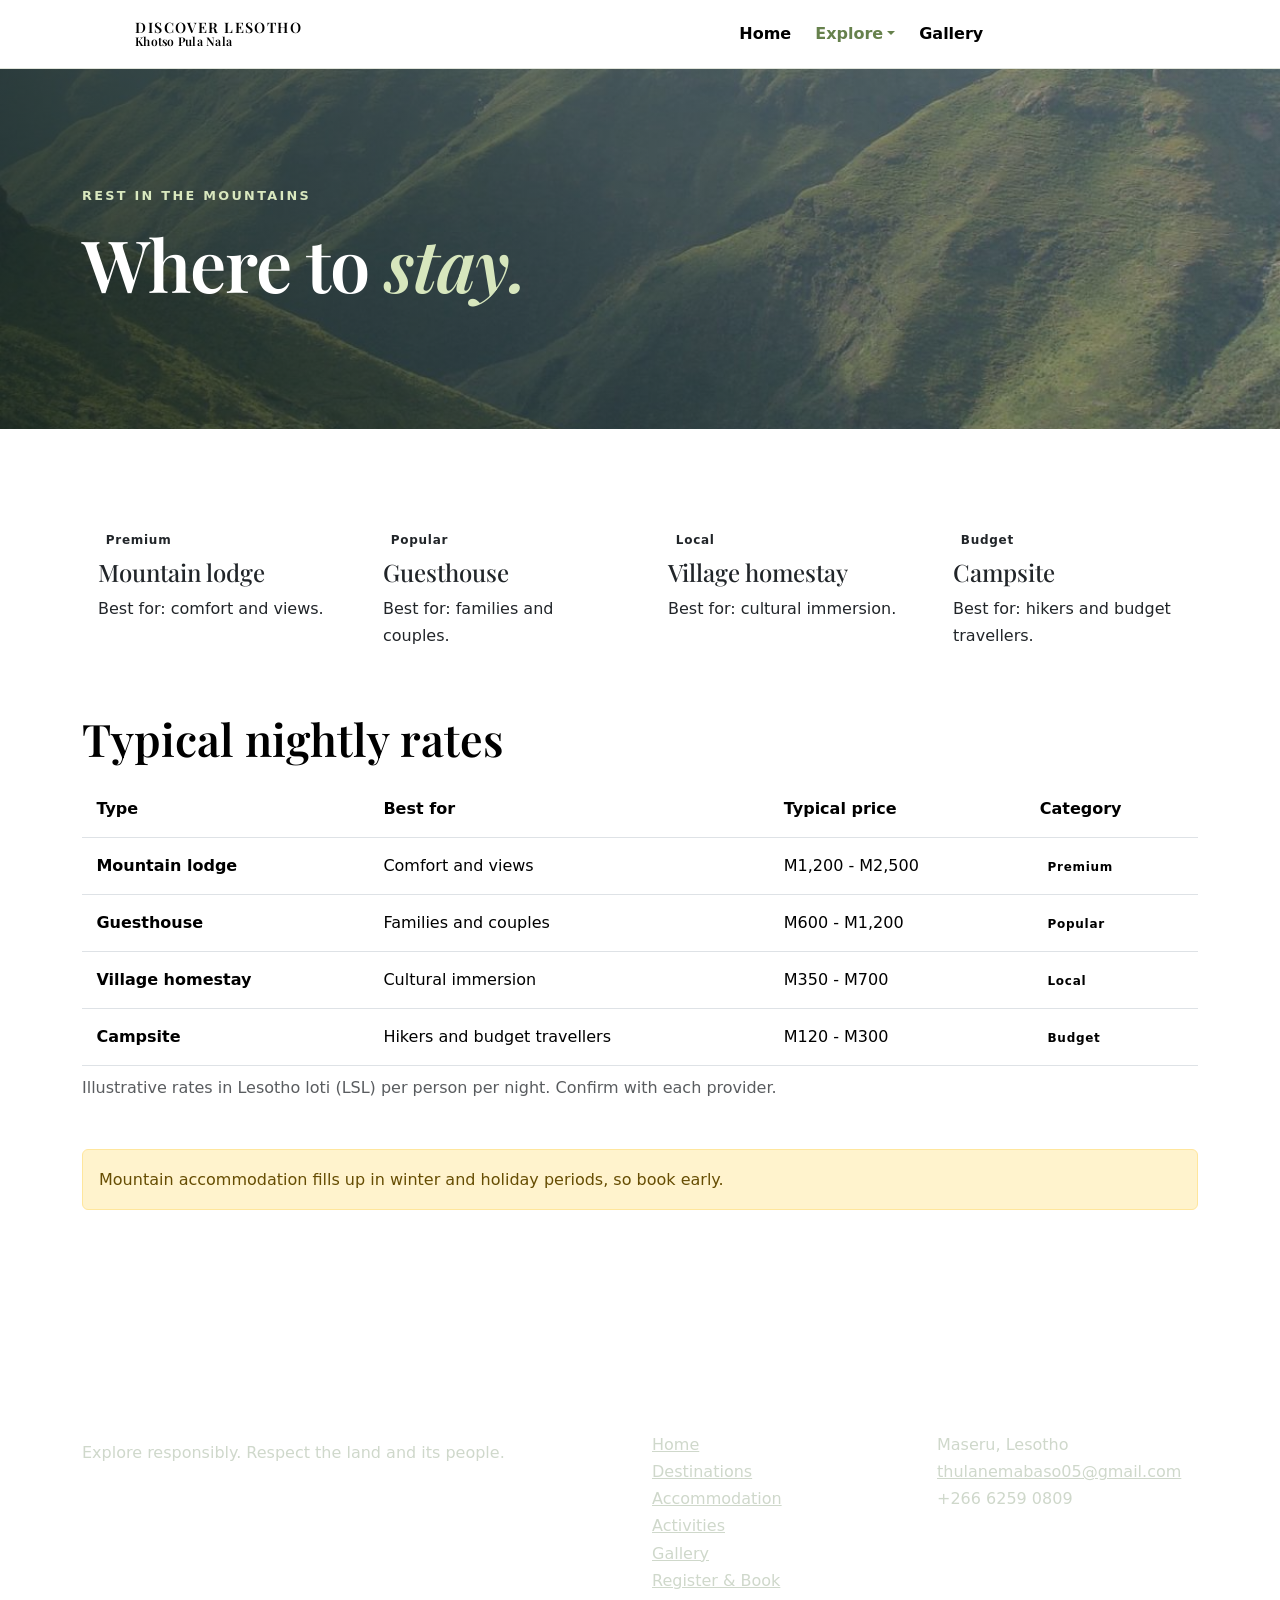
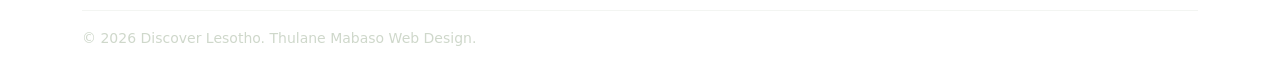
==== Thulane Mabaso.Individual Asssignment1/Thulane Mabaso.Individual Asssignment1/accommodation.html @ 3f32f6f9 "Add files via upload" ====
<!DOCTYPE html>
<html lang="en">
<head>
<meta charset="UTF-8">
<meta name="viewport" content="width=device-width, initial-scale=1.0">
<meta name="description" content="Accommodation - plan your trip to Lesotho, the Kingdom in the Sky.">
<title>Accommodation | Discover Lesotho</title>
<link rel="preconnect" href="https://fonts.googleapis.com"><link rel="preconnect" href="https://fonts.gstatic.com" crossorigin>
<link href="https://fonts.googleapis.com/css2?family=DM+Sans:wght@400;500;700&family=Playfair+Display:ital,wght@0,500;0,600;0,700;1,500&display=swap" rel="stylesheet">
<link href="https://cdn.jsdelivr.net/npm/bootstrap@5.3.3/dist/css/bootstrap.min.css" rel="stylesheet">
<link href="css/style.css" rel="stylesheet">
</head>
<body>
<a class="skip-link" href="#main">Skip to main content</a>
<header><nav class="navbar navbar-expand-lg sticky-top" aria-label="Main navigation"><div class="container">
<a class="navbar-brand" href="index.html"><span class="brand-mark" aria-hidden="true">L</span><span class="brand-name">DISCOVER LESOTHO<small>Khotso Pula Nala </small></span></a>
<button class="navbar-toggler" type="button" data-bs-toggle="collapse" data-bs-target="#mainNav" aria-controls="mainNav" aria-expanded="false" aria-label="Toggle navigation"><span class="navbar-toggler-icon"></span></button>
<div class="collapse navbar-collapse" id="mainNav"><ul class="navbar-nav ms-auto align-items-lg-center gap-lg-2">
<li class="nav-item"><a class="nav-link" href="index.html">Home</a></li>
<li class="nav-item dropdown"><a class="nav-link dropdown-toggle active" href="#" role="button" data-bs-toggle="dropdown" aria-expanded="false">Explore</a><ul class="dropdown-menu"><li><a class="dropdown-item" href="destinations.html">Destinations</a></li><li><a class="dropdown-item active" href="accommodation.html">Accommodation</a></li><li><a class="dropdown-item" href="activities.html">Activities</a></li></ul></li>
<li class="nav-item"><a class="nav-link" href="gallery.html">Gallery</a></li>
<li class="nav-item ms-lg-2"><a class="btn btn-lesotho" href="contact.html">Register &amp; Book</a></li></ul></div></div></nav></header>
<main id="main">
<section class="page-banner"><img src="images/tsehlanyane-park.jpg" loading="lazy" alt="Mountain scenery at Ts'ehlanyane National Park" class="" ><div class="container"><p class="eyebrow">Rest in the mountains</p><h1>Where to <em>stay.</em></h1></div></section><section class="section"><div class="container"><div class="row row-cols-1 row-cols-sm-2 row-cols-lg-4 g-4 mb-5"><div class="col"><div class="card"><div class="card-body"><span class="badge badge-lesotho mb-2">Premium</span><h2 class="h4">Mountain lodge</h2><p class="text-muted-custom mb-0">Best for: comfort and views.</p></div></div></div><div class="col"><div class="card"><div class="card-body"><span class="badge badge-lesotho mb-2">Popular</span><h2 class="h4">Guesthouse</h2><p class="text-muted-custom mb-0">Best for: families and couples.</p></div></div></div><div class="col"><div class="card"><div class="card-body"><span class="badge badge-lesotho mb-2">Local</span><h2 class="h4">Village homestay</h2><p class="text-muted-custom mb-0">Best for: cultural immersion.</p></div></div></div><div class="col"><div class="card"><div class="card-body"><span class="badge badge-lesotho mb-2">Budget</span><h2 class="h4">Campsite</h2><p class="text-muted-custom mb-0">Best for: hikers and budget travellers.</p></div></div></div></div>
<h2 class="mb-3">Typical nightly rates</h2><div class="table-responsive"><table class="table table-hover bg-white align-middle"><caption>Illustrative rates in Lesotho loti (LSL) per person per night. Confirm with each provider.</caption><thead><tr><th scope="col">Type</th><th scope="col">Best for</th><th scope="col">Typical price</th><th scope="col">Category</th></tr></thead><tbody><tr><th scope="row">Mountain lodge</th><td>Comfort and views</td><td>M1,200 - M2,500</td><td><span class="badge badge-lesotho">Premium</span></td></tr><tr><th scope="row">Guesthouse</th><td>Families and couples</td><td>M600 - M1,200</td><td><span class="badge badge-lesotho">Popular</span></td></tr><tr><th scope="row">Village homestay</th><td>Cultural immersion</td><td>M350 - M700</td><td><span class="badge badge-lesotho">Local</span></td></tr><tr><th scope="row">Campsite</th><td>Hikers and budget travellers</td><td>M120 - M300</td><td><span class="badge badge-lesotho">Budget</span></td></tr></tbody></table></div>
<div class="alert alert-warning mt-4" role="alert">Mountain accommodation fills up in winter and holiday periods, so book early.</div><a class="btn btn-lesotho" href="contact.html">Book your stay</a></div></section>
</main>
<footer class="footer"><div class="container"><div class="row gy-4"><div class="col-md-6"><p class="brand-name h4 text-white mb-2">DISCOVER LESOTHO</p><p>Explore responsibly. Respect the land and its people.</p></div>
<div class="col-6 col-md-3"><h2 class="h6 text-white">Pages</h2><ul class="list-unstyled mb-0"><li><a href="index.html">Home</a></li><li><a href="destinations.html">Destinations</a></li><li><a href="accommodation.html">Accommodation</a></li><li><a href="activities.html">Activities</a></li><li><a href="gallery.html">Gallery</a></li><li><a href="contact.html">Register & Book</a></li></ul></div>
<div class="col-6 col-md-3"><h2 class="h6 text-white">Contact</h2><ul class="list-unstyled mb-0"><li>Maseru, Lesotho</li><li><a href="mailto:hello@discoverlesotho.example">thulanemabaso05@gmail.com</a></li><li>+266 6259 0809</li></ul></div></div>
<hr><p class="small mb-0">&copy; 2026 Discover Lesotho. Thulane Mabaso Web Design.</p></div></footer>
<script src="https://cdn.jsdelivr.net/npm/bootstrap@5.3.3/dist/js/bootstrap.bundle.min.js"></script>
<script src="js/script.js"></script>
</body>
</html>
---- Thulane Mabaso.Individual Asssignment1/Thulane Mabaso.Individual Asssignment1/css/style.css ----
/ Discover Lesotho - custom styles layered on Bootstrap 5 /
:root {
  --green: #315b43;
  --green-dark: #22402f;
  --lime: #dce9c9;
  --cream: #f7f6f0;
  --ink: #17251d;
  --muted: #5d685f;
  --bs-body-font-family: 'DM Sans', Arial, sans-serif;
}

body { background: var(--cream); color: var(--ink); line-height: 1.7; }
h1, h2, h3, h4, h5, .brand-name { font-family: 'Playfair Display', Georgia, serif; font-weight: 600; line-height: 1.15; }
h1 { font-size: clamp(2.4rem, 6vw, 4.5rem); letter-spacing: -1px; }
h2 { font-size: clamp(1.9rem, 4vw, 2.8rem); }
.eyebrow { font-size: .8rem; letter-spacing: .18em; font-weight: 700; text-transform: uppercase; color: var(--green); }
.text-muted-custom { color: var(--muted); }
:focus-visible { outline: 3px solid #8fb36b; outline-offset: 2px; }
.skip-link { position: absolute; left: -999px; background: var(--green); color: #fff; padding: .6rem 1rem; z-index: 2000; }
.skip-link:focus { left: 0; top: 0; color: #fff; }

/* Navbar */
.navbar { background: var(--cream); border-bottom: 1px solid #dfe3da; }
.brand-mark { width: 42px; height: 42px; border-radius: 50%; background: var(--green); color: #fff; display: inline-grid; place-items: center; font-family: 'Playfair Display', serif; font-size: 1.4rem; }
.navbar-brand { display: flex; align-items: center; gap: .7rem; font-size: .9rem; letter-spacing: .1em; line-height: 1.2; }
.navbar-brand small { display: block; letter-spacing: .02em; color: var(--muted); font-size: .75rem; }
.navbar .nav-link { font-weight: 600; color: var(--ink); transition: color .2s; }
.navbar .nav-link:hover, .navbar .nav-link.active { color: #66814c; }
.dropdown-menu { border-radius: 0; border: 1px solid #dfe3da; }
.dropdown-item { transition: background .2s, padding-left .2s; }
.dropdown-item:hover, .dropdown-item.active { background: var(--lime); color: var(--ink); padding-left: 1.5rem; }
.btn-lesotho { background: var(--green); color: #fff; border: 0; border-radius: 0; padding: .8rem 1.4rem; font-weight: 700; transition: background .25s, transform .25s; }
.btn-lesotho:hover, .btn-lesotho:focus { background: var(--green-dark); color: #fff; transform: translateY(-2px); }
.btn-outline-lesotho { border: 2px solid var(--green); color: var(--green); border-radius: 0; font-weight: 700; padding: .7rem 1.3rem; transition: all .25s; }
.btn-outline-lesotho:hover { background: var(--green); color: #fff; }
.carousel-item img { height: min(680px, 80vh); min-height: 460px; object-fit: cover; }
.carousel-item::after, .page-banner::after { content: ""; position: absolute; inset: 0; background: linear-gradient(90deg, rgba(9,24,17,.75), rgba(9,24,17,.15)); }
.carousel-caption { z-index: 2; text-align: left; left: 8%; right: 8%; bottom: 20%; max-width: 640px; }
.carousel-caption .eyebrow, .page-banner .eyebrow { color: #d9e8bf; }
.carousel-caption em, .page-banner em { color: #d7e6bd; }
.page-banner { position: relative; height: 360px; overflow: hidden; color: #fff; }
.page-banner img { position: absolute; inset: 0; width: 100%; height: 100%; object-fit: cover; }
.page-banner .container { position: relative; z-index: 2; height: 100%; display: flex; flex-direction: column; justify-content: center; }
.page-banner::after { z-index: 1; }
.card { border: 0; border-radius: 0; background: #fff; transition: transform .3s, box-shadow .3s; height: 100%; }
.card:hover { transform: translateY(-6px); box-shadow: 0 16px 35px rgba(24,40,27,.14); }
.card-img-top { height: 220px; object-fit: cover; border-radius: 0; }
.card-title { font-size: 1.5rem; }
.badge-lesotho { background: var(--lime); color: var(--green-dark); font-weight: 700; border-radius: 0; letter-spacing: .06em; }
.tip { border-left: 3px solid var(--green); padding-left: .8rem; font-size: .95rem; color: var(--muted); }

/* Sections */
.section { padding: 5rem 0; }
.band { background: #e9eddf; }
.facts li { padding: .5rem 0; border-bottom: 1px solid #dfe3da; }
.facts li::marker { color: var(--green); }
.table thead { background: var(--green); color: #fff; }
.table > :not(caption) > * > * { padding: .9rem; }
.table-hover tbody tr { transition: background .2s; }

/* Accordion */
.accordion-item { border-radius: 0 !important; border-color: #dfe3da; }
.accordion-button { font-family: 'Playfair Display', serif; font-size: 1.25rem; background: #fff; }
.accordion-button:not(.collapsed) { background: var(--lime); color: var(--ink); box-shadow: none; }

/* Gallery */
.gallery-btn { display: block; width: 100%; padding: 0; border: 0; background: none; position: relative; overflow: hidden; }
.gallery-btn img { width: 100%; height: 260px; object-fit: cover; transition: transform .4s; }
.gallery-btn:hover img { transform: scale(1.06); }
.gallery-btn span { position: absolute; left: 0; right: 0; bottom: 0; padding: 1.5rem 1rem .8rem; color: #fff; text-align: left; font-family: 'Playfair Display', serif; font-size: 1.15rem; background: linear-gradient(transparent, rgba(7,20,12,.8)); }
#gImg { max-height: 65vh; object-fit: contain; width: 100%; background: #000; }
.thumb { width: 70px; height: 50px; object-fit: cover; opacity: .55; cursor: pointer; border: 2px solid transparent; transition: opacity .2s; }
.thumb:hover, .thumb.on { opacity: 1; border-color: var(--lime); }

/* Forms */
.form-card { background: #fff; padding: 2rem; box-shadow: 0 12px 35px rgba(24,40,27,.07); }
.form-label { font-weight: 700; font-size: .9rem; }
.form-control, .form-select { border-radius: 0; padding: .7rem .8rem; }
.form-control:focus, .form-select:focus { border-color: var(--green); box-shadow: 0 0 0 .2rem rgba(49,91,67,.2); }

/* Footer */
.footer { background: var(--ink); color: #cfd8cb; padding: 3rem 0 1.5rem; }
.footer a { color: #cfd8cb; transition: color .2s; }
.footer a:hover { color: var(--lime); }
.quote { font-family: 'Playfair Display', serif; font-size: clamp(1.8rem, 4vw, 3rem); }

@media (max-width: 575.98px) { .section { padding: 3.5rem 0; } .carousel-caption { bottom: 12%; } .page-banner { height: 300px; } }


/* Refinements added for the revised submission */
html { scroll-behavior: smooth; scroll-padding-top: 5rem; }
img { max-width: 100%; }
.navbar { position: sticky; top: 0; z-index: 1030; }
.card:focus-within, .gallery-btn:focus-visible { outline: 3px solid #8fb36b; outline-offset: 3px; }
.form-card { border-top: 4px solid var(--green); }
.invalid-feedback { font-size: .82rem; }
.gallery-btn:focus-visible { z-index: 2; }
@media (prefers-reduced-motion: reduce) { *, *::before, *::after { scroll-behavior: auto !important; animation-duration: .01ms !important; animation-iteration-count: 1 !important; transition-duration: .01ms !important; } }
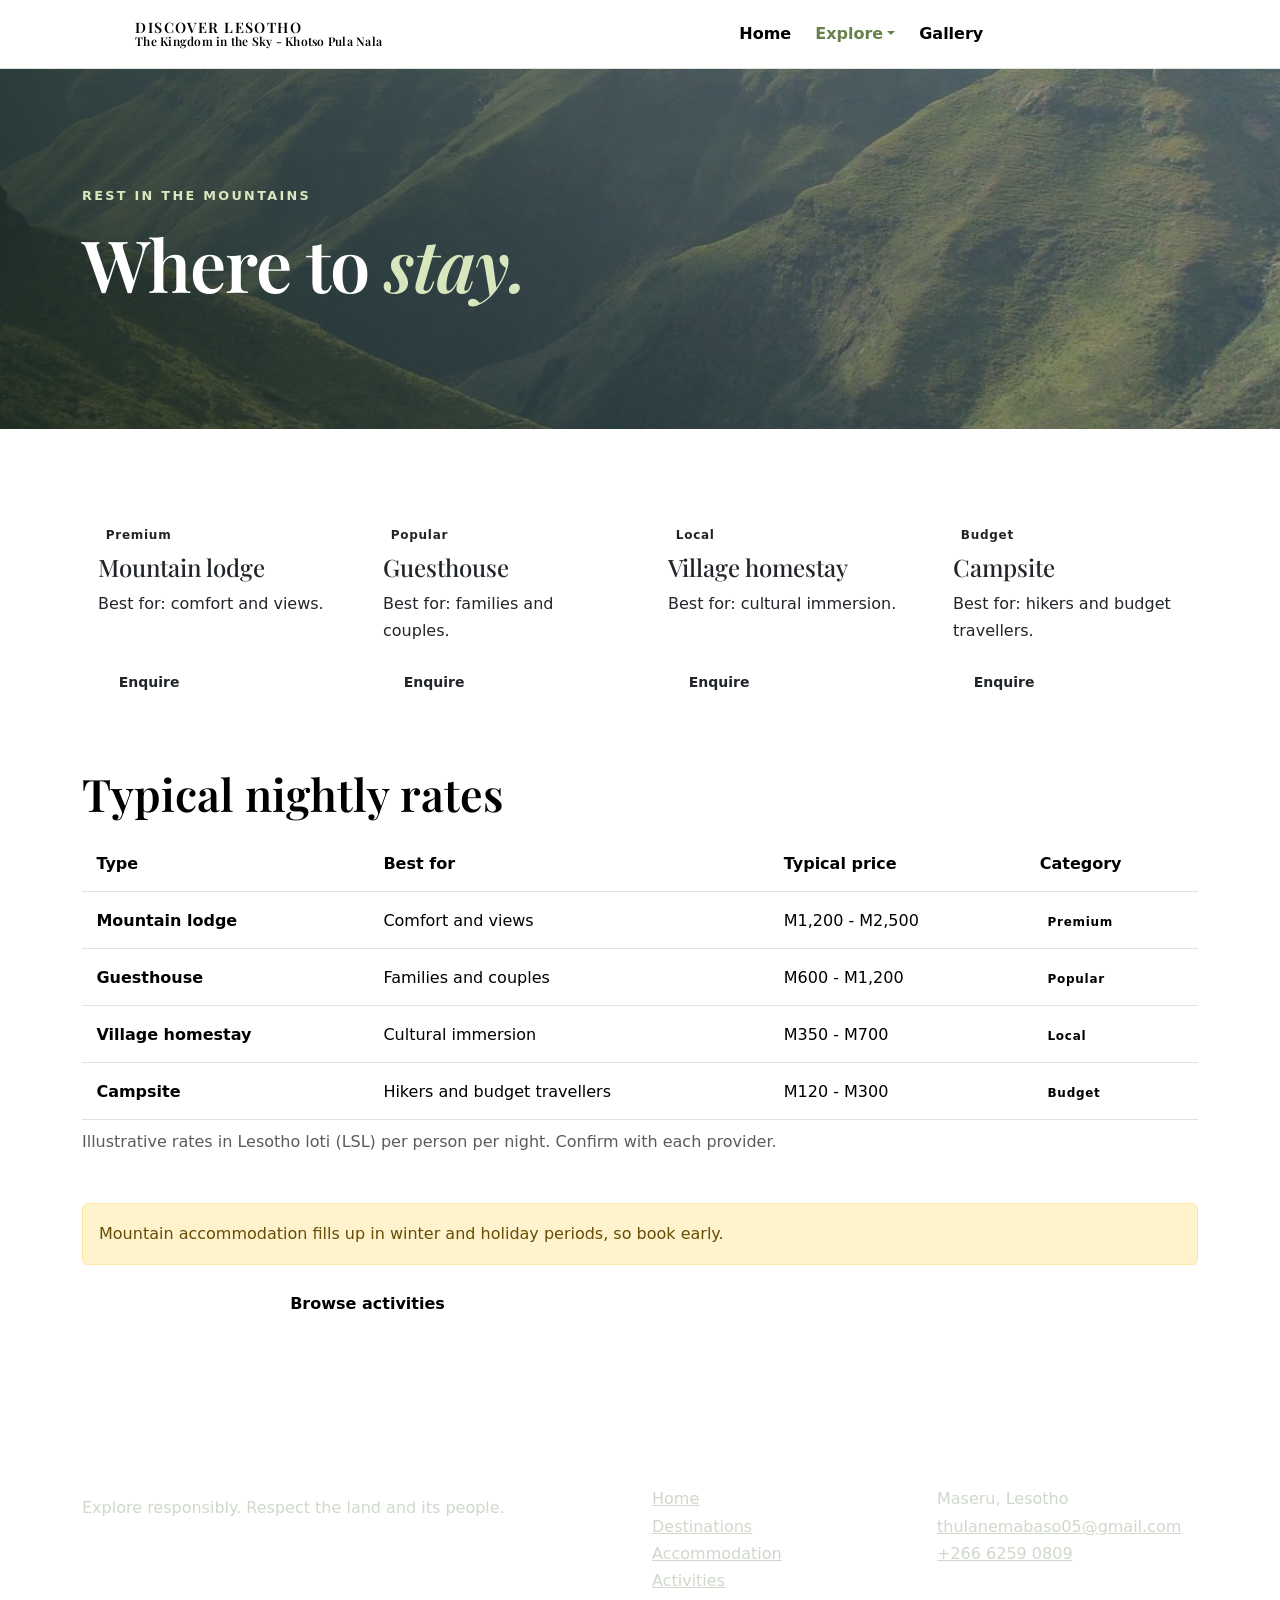
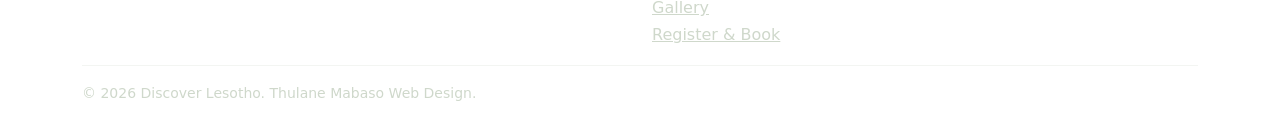
==== commit eca8cf0d: "Update accommodation page content and links" ====
--- a/Thulane Mabaso.Individual Asssignment1/Thulane Mabaso.Individual Asssignment1/accommodation.html
+++ b/Thulane Mabaso.Individual Asssignment1/Thulane Mabaso.Individual Asssignment1/accommodation.html
@@ -6,14 +6,14 @@
 <meta name="description" content="Accommodation - plan your trip to Lesotho, the Kingdom in the Sky.">
 <title>Accommodation | Discover Lesotho</title>
 <link rel="preconnect" href="https://fonts.googleapis.com"><link rel="preconnect" href="https://fonts.gstatic.com" crossorigin>
-<link href="https://fonts.googleapis.com/css2?family=DM+Sans:wght@400;500;700&family=Playfair+Display:ital,wght@0,500;0,600;0,700;1,500&display=swap" rel="stylesheet">
+<link href="https://fonts.googleapis.com/css2?family=DM+Sans:wght@400;500;700&amp;family=Playfair+Display:ital,wght@0,500;0,600;0,700;1,500&amp;display=swap" rel="stylesheet">
 <link href="https://cdn.jsdelivr.net/npm/bootstrap@5.3.3/dist/css/bootstrap.min.css" rel="stylesheet">
 <link href="css/style.css" rel="stylesheet">
 </head>
 <body>
 <a class="skip-link" href="#main">Skip to main content</a>
 <header><nav class="navbar navbar-expand-lg sticky-top" aria-label="Main navigation"><div class="container">
-<a class="navbar-brand" href="index.html"><span class="brand-mark" aria-hidden="true">L</span><span class="brand-name">DISCOVER LESOTHO<small>Khotso Pula Nala </small></span></a>
+<a class="navbar-brand" href="index.html"><span class="brand-mark" aria-hidden="true">L</span><span class="brand-name">DISCOVER LESOTHO<small>The Kingdom in the Sky - Khotso Pula Nala</small></span></a>
 <button class="navbar-toggler" type="button" data-bs-toggle="collapse" data-bs-target="#mainNav" aria-controls="mainNav" aria-expanded="false" aria-label="Toggle navigation"><span class="navbar-toggler-icon"></span></button>
 <div class="collapse navbar-collapse" id="mainNav"><ul class="navbar-nav ms-auto align-items-lg-center gap-lg-2">
 <li class="nav-item"><a class="nav-link" href="index.html">Home</a></li>
@@ -21,13 +21,13 @@
 <li class="nav-item"><a class="nav-link" href="gallery.html">Gallery</a></li>
 <li class="nav-item ms-lg-2"><a class="btn btn-lesotho" href="contact.html">Register &amp; Book</a></li></ul></div></div></nav></header>
 <main id="main">
-<section class="page-banner"><img src="images/tsehlanyane-park.jpg" loading="lazy" alt="Mountain scenery at Ts'ehlanyane National Park" class="" ><div class="container"><p class="eyebrow">Rest in the mountains</p><h1>Where to <em>stay.</em></h1></div></section><section class="section"><div class="container"><div class="row row-cols-1 row-cols-sm-2 row-cols-lg-4 g-4 mb-5"><div class="col"><div class="card"><div class="card-body"><span class="badge badge-lesotho mb-2">Premium</span><h2 class="h4">Mountain lodge</h2><p class="text-muted-custom mb-0">Best for: comfort and views.</p></div></div></div><div class="col"><div class="card"><div class="card-body"><span class="badge badge-lesotho mb-2">Popular</span><h2 class="h4">Guesthouse</h2><p class="text-muted-custom mb-0">Best for: families and couples.</p></div></div></div><div class="col"><div class="card"><div class="card-body"><span class="badge badge-lesotho mb-2">Local</span><h2 class="h4">Village homestay</h2><p class="text-muted-custom mb-0">Best for: cultural immersion.</p></div></div></div><div class="col"><div class="card"><div class="card-body"><span class="badge badge-lesotho mb-2">Budget</span><h2 class="h4">Campsite</h2><p class="text-muted-custom mb-0">Best for: hikers and budget travellers.</p></div></div></div></div>
+<section class="page-banner"><img src="images/tsehlanyane-park.jpg" loading="lazy" alt="Mountain scenery at Ts'ehlanyane National Park"><div class="container"><p class="eyebrow">Rest in the mountains</p><h1>Where to <em>stay.</em></h1></div></section><section class="section"><div class="container"><div class="row row-cols-1 row-cols-sm-2 row-cols-lg-4 g-4 mb-5"><div class="col"><div class="card"><div class="card-body d-flex flex-column"><span class="badge badge-lesotho align-self-start mb-2">Premium</span><h2 class="h4">Mountain lodge</h2><p class="text-muted-custom">Best for: comfort and views.</p><a class="btn btn-outline-lesotho btn-sm align-self-start mt-auto" href="contact.html">Enquire</a></div></div></div><div class="col"><div class="card"><div class="card-body d-flex flex-column"><span class="badge badge-lesotho align-self-start mb-2">Popular</span><h2 class="h4">Guesthouse</h2><p class="text-muted-custom">Best for: families and couples.</p><a class="btn btn-outline-lesotho btn-sm align-self-start mt-auto" href="contact.html">Enquire</a></div></div></div><div class="col"><div class="card"><div class="card-body d-flex flex-column"><span class="badge badge-lesotho align-self-start mb-2">Local</span><h2 class="h4">Village homestay</h2><p class="text-muted-custom">Best for: cultural immersion.</p><a class="btn btn-outline-lesotho btn-sm align-self-start mt-auto" href="contact.html">Enquire</a></div></div></div><div class="col"><div class="card"><div class="card-body d-flex flex-column"><span class="badge badge-lesotho align-self-start mb-2">Budget</span><h2 class="h4">Campsite</h2><p class="text-muted-custom">Best for: hikers and budget travellers.</p><a class="btn btn-outline-lesotho btn-sm align-self-start mt-auto" href="contact.html">Enquire</a></div></div></div></div>
 <h2 class="mb-3">Typical nightly rates</h2><div class="table-responsive"><table class="table table-hover bg-white align-middle"><caption>Illustrative rates in Lesotho loti (LSL) per person per night. Confirm with each provider.</caption><thead><tr><th scope="col">Type</th><th scope="col">Best for</th><th scope="col">Typical price</th><th scope="col">Category</th></tr></thead><tbody><tr><th scope="row">Mountain lodge</th><td>Comfort and views</td><td>M1,200 - M2,500</td><td><span class="badge badge-lesotho">Premium</span></td></tr><tr><th scope="row">Guesthouse</th><td>Families and couples</td><td>M600 - M1,200</td><td><span class="badge badge-lesotho">Popular</span></td></tr><tr><th scope="row">Village homestay</th><td>Cultural immersion</td><td>M350 - M700</td><td><span class="badge badge-lesotho">Local</span></td></tr><tr><th scope="row">Campsite</th><td>Hikers and budget travellers</td><td>M120 - M300</td><td><span class="badge badge-lesotho">Budget</span></td></tr></tbody></table></div>
-<div class="alert alert-warning mt-4" role="alert">Mountain accommodation fills up in winter and holiday periods, so book early.</div><a class="btn btn-lesotho" href="contact.html">Book your stay</a></div></section>
+<div class="alert alert-warning mt-4" role="alert">Mountain accommodation fills up in winter and holiday periods, so book early.</div><div class="d-flex flex-wrap gap-2"><a class="btn btn-lesotho" href="contact.html">Book your stay</a><a class="btn btn-outline-lesotho" href="activities.html">Browse activities</a></div></div></section>
 </main>
 <footer class="footer"><div class="container"><div class="row gy-4"><div class="col-md-6"><p class="brand-name h4 text-white mb-2">DISCOVER LESOTHO</p><p>Explore responsibly. Respect the land and its people.</p></div>
-<div class="col-6 col-md-3"><h2 class="h6 text-white">Pages</h2><ul class="list-unstyled mb-0"><li><a href="index.html">Home</a></li><li><a href="destinations.html">Destinations</a></li><li><a href="accommodation.html">Accommodation</a></li><li><a href="activities.html">Activities</a></li><li><a href="gallery.html">Gallery</a></li><li><a href="contact.html">Register & Book</a></li></ul></div>
-<div class="col-6 col-md-3"><h2 class="h6 text-white">Contact</h2><ul class="list-unstyled mb-0"><li>Maseru, Lesotho</li><li><a href="mailto:hello@discoverlesotho.example">thulanemabaso05@gmail.com</a></li><li>+266 6259 0809</li></ul></div></div>
+<div class="col-6 col-md-3"><h2 class="h6 text-white">Pages</h2><ul class="list-unstyled mb-0"><li><a href="index.html">Home</a></li><li><a href="destinations.html">Destinations</a></li><li><a href="accommodation.html">Accommodation</a></li><li><a href="activities.html">Activities</a></li><li><a href="gallery.html">Gallery</a></li><li><a href="contact.html">Register &amp; Book</a></li></ul></div>
+<div class="col-6 col-md-3"><h2 class="h6 text-white">Contact</h2><ul class="list-unstyled mb-0"><li>Maseru, Lesotho</li><li><a href="mailto:thulanemabaso05@gmail.com">thulanemabaso05@gmail.com</a></li><li><a href="tel:+26662590809">+266 6259 0809</a></li></ul></div></div>
 <hr><p class="small mb-0">&copy; 2026 Discover Lesotho. Thulane Mabaso Web Design.</p></div></footer>
 <script src="https://cdn.jsdelivr.net/npm/bootstrap@5.3.3/dist/js/bootstrap.bundle.min.js"></script>
 <script src="js/script.js"></script>
